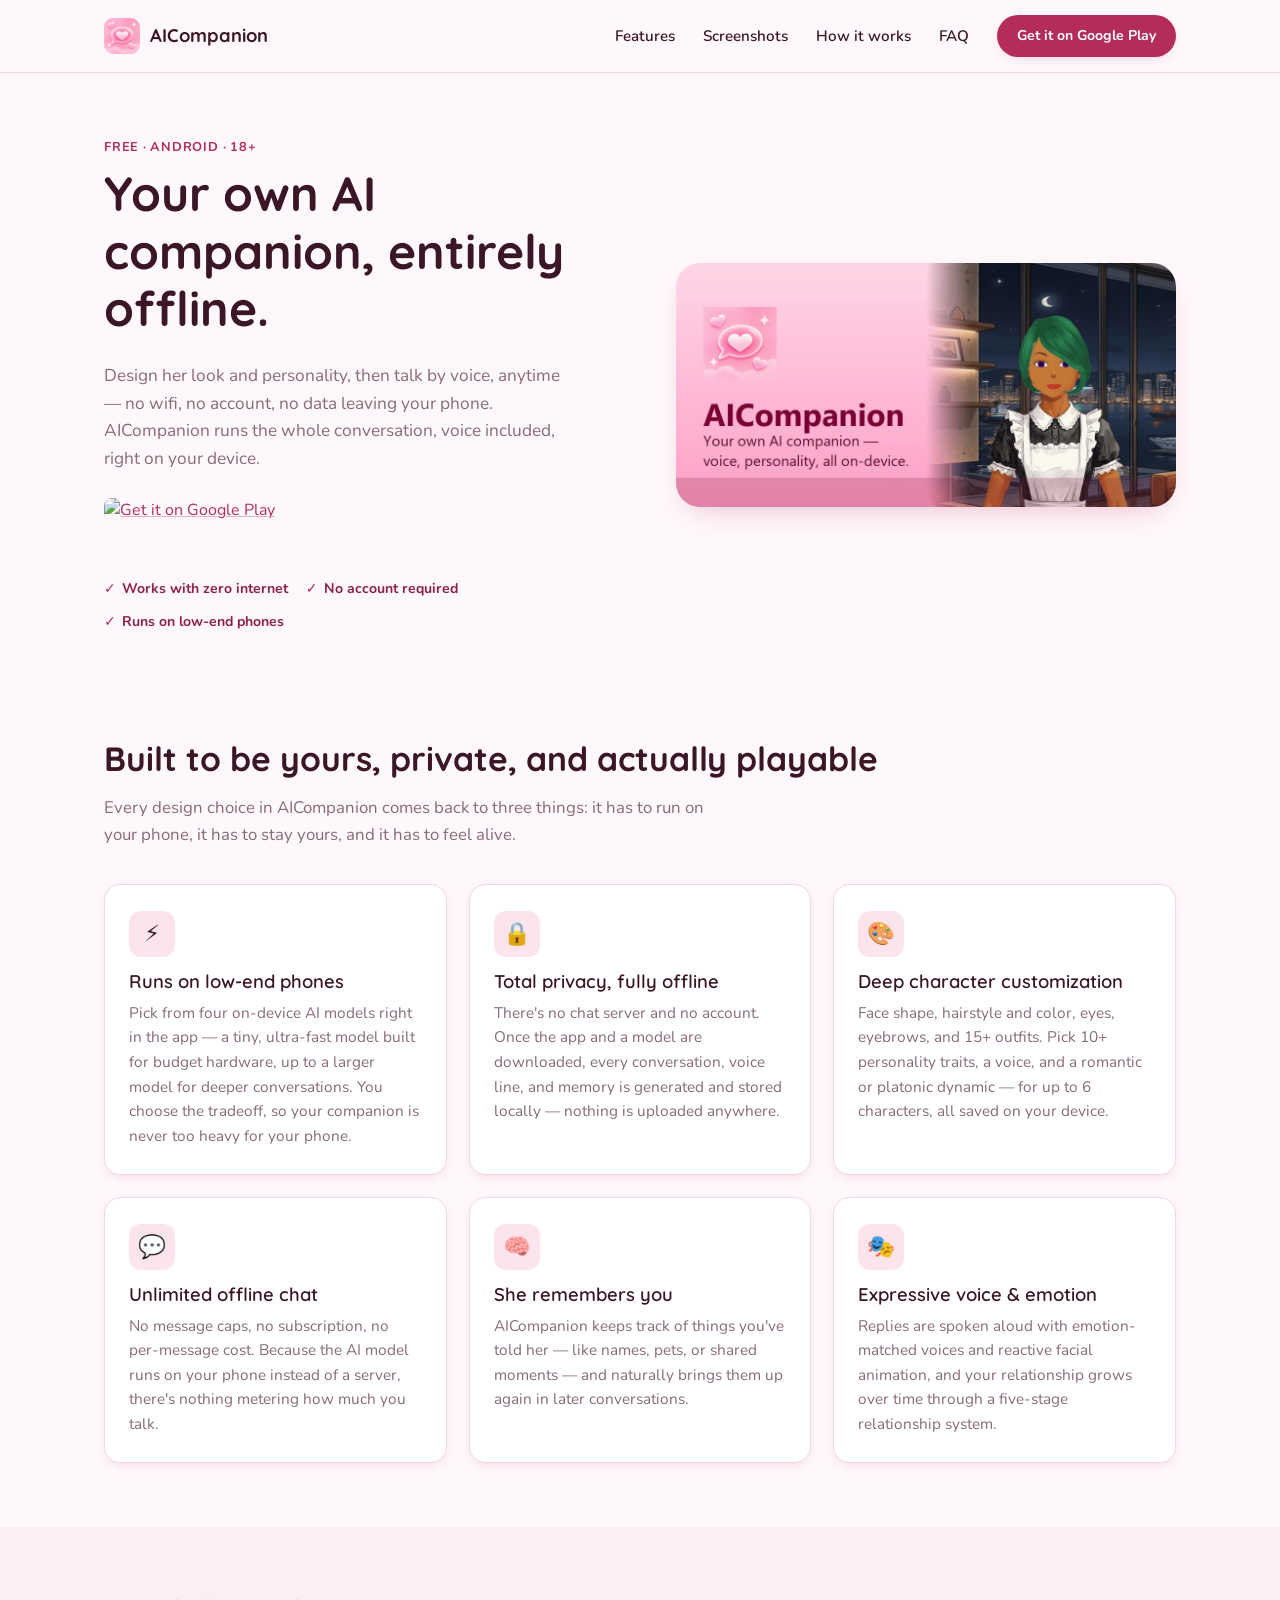
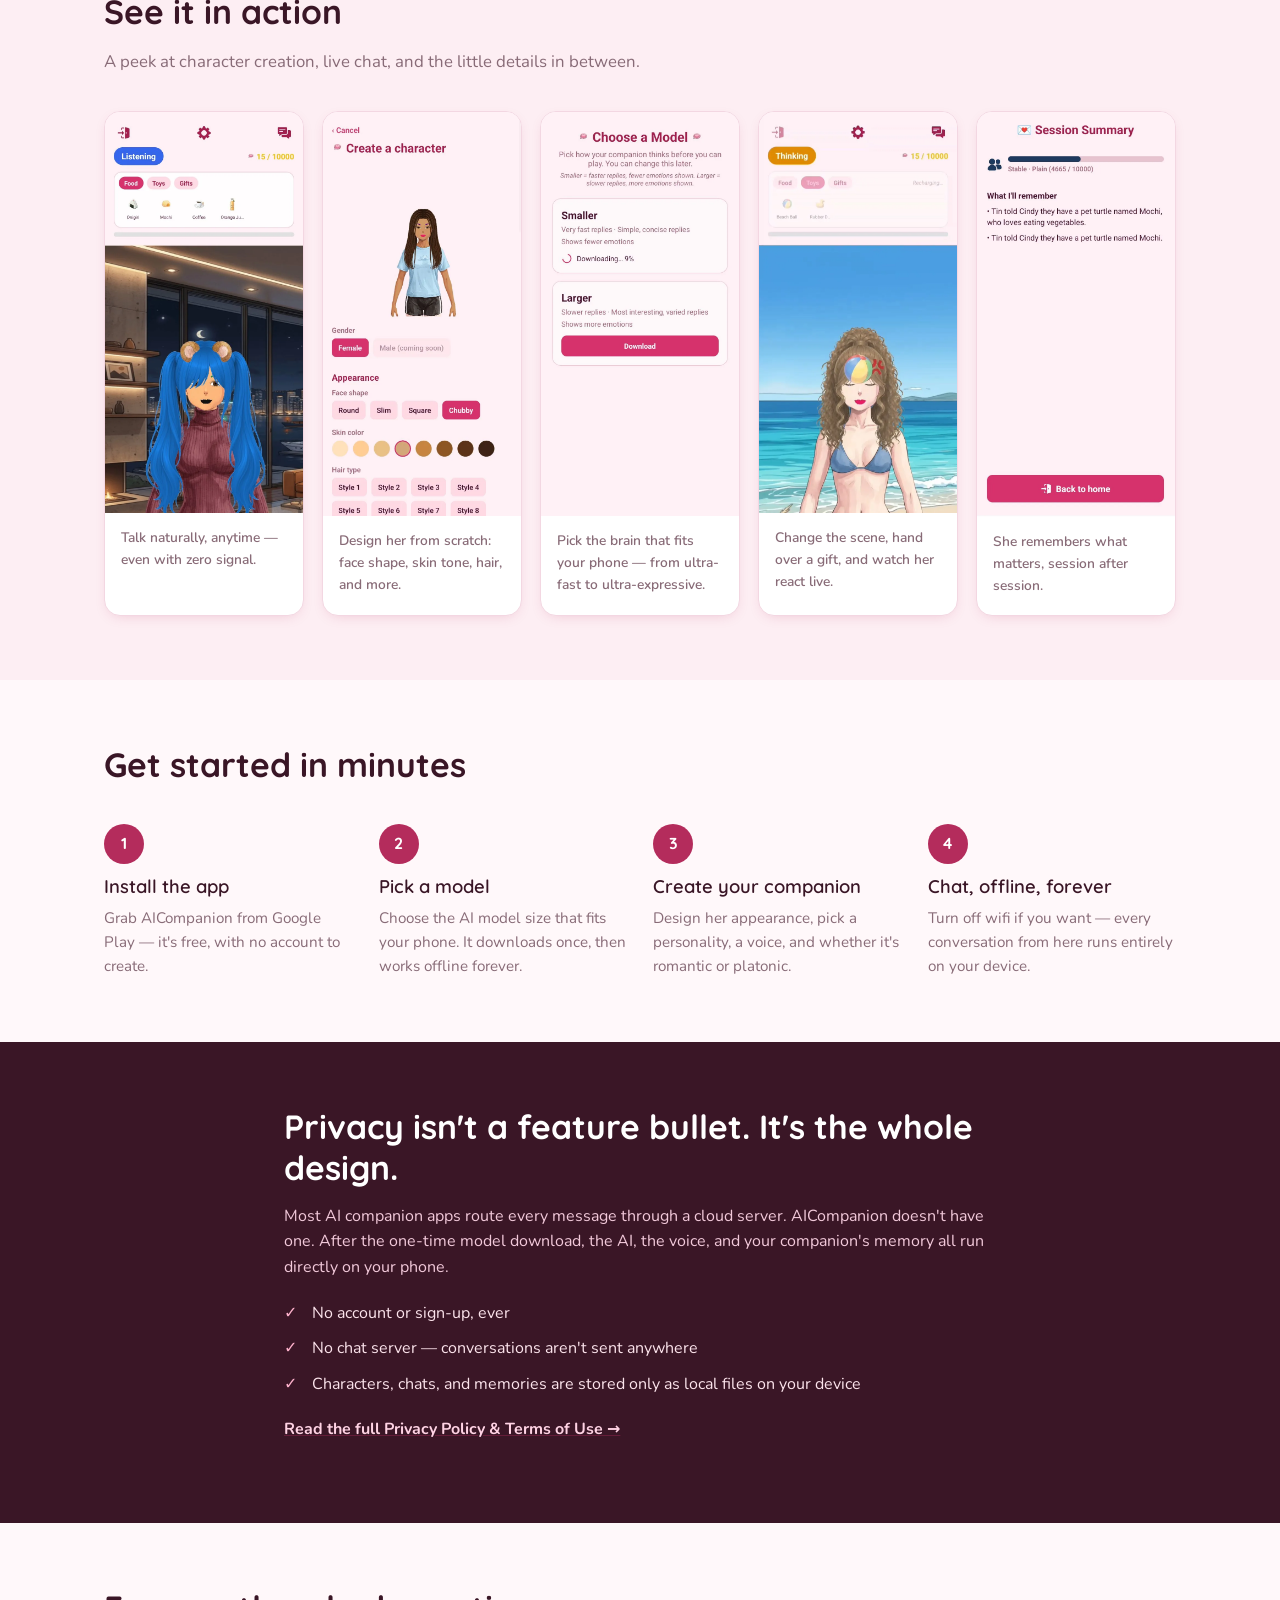
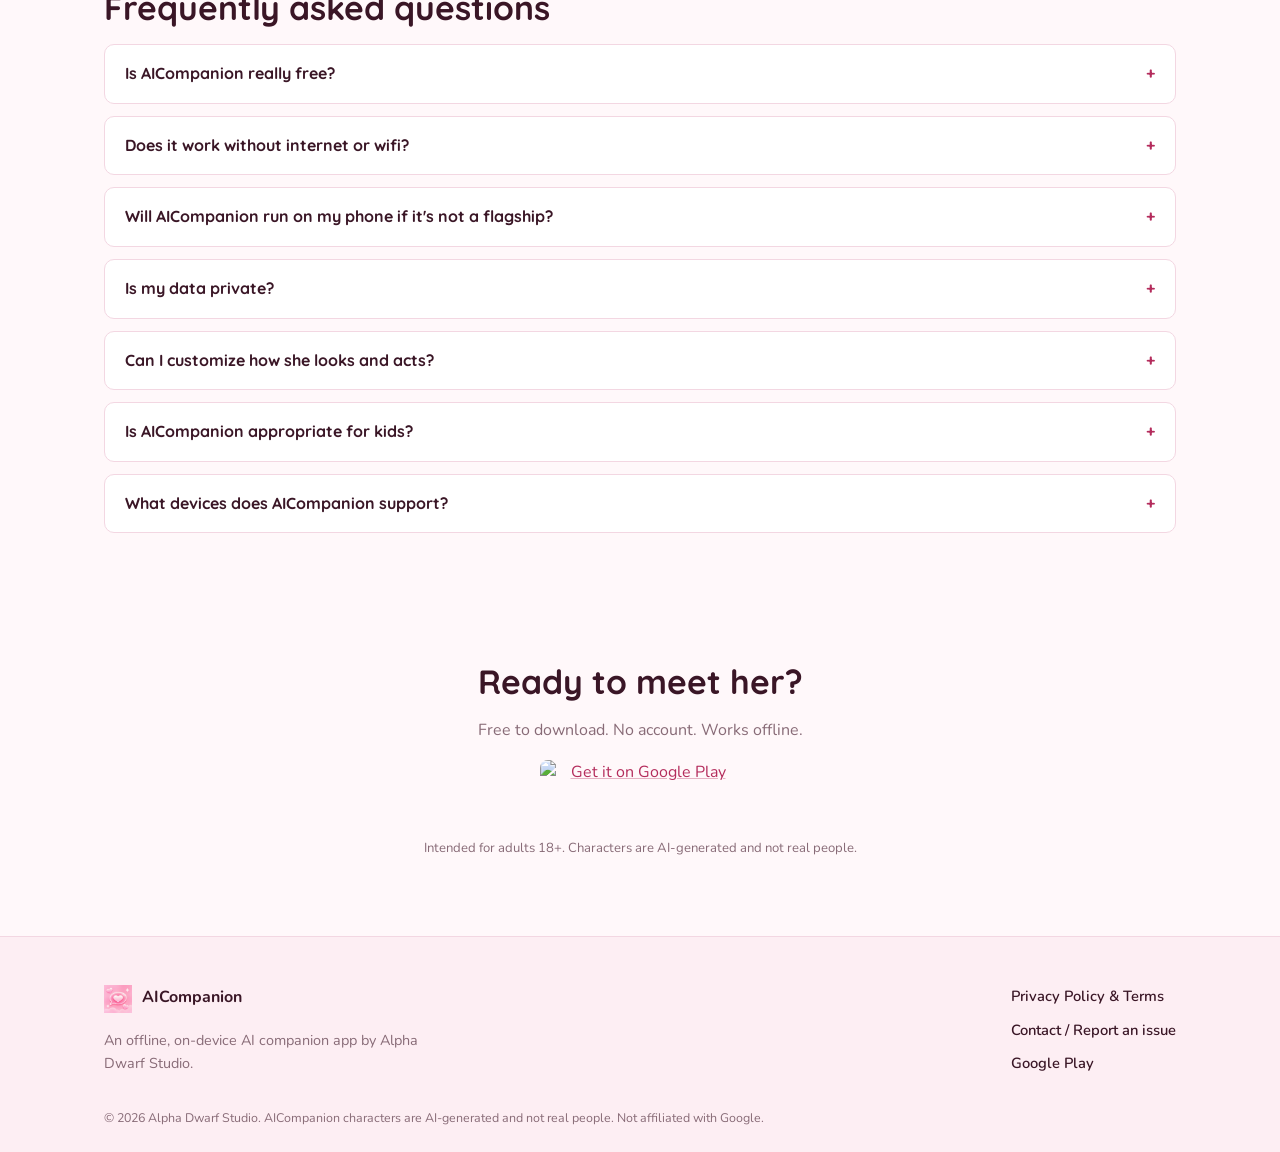
==== index.html @ 5315c64e "Initial commit: AICompanion marketing site Static landing page (no build step) covering the app's ke" ====
<!DOCTYPE html>
<html lang="en">
<head>
<meta charset="UTF-8">
<meta name="viewport" content="width=device-width, initial-scale=1.0">
<title>AICompanion – Offline, Private AI Companion App</title>
<meta name="description" content="AICompanion is a free AI companion app for Android that runs 100% offline. Customize her look and personality, chat without limits, no account needed.">
<link rel="canonical" href="https://cstang1214.github.io/PockRomWeb/">

<!-- Favicons -->
<link rel="icon" type="image/png" sizes="48x48" href="assets/img/favicon-48.png">
<link rel="icon" type="image/png" sizes="32x32" href="assets/img/favicon-32.png">
<link rel="apple-touch-icon" sizes="180x180" href="assets/img/icon-180.png">
<meta name="theme-color" content="#B42C5C">

<!-- Open Graph / social sharing -->
<meta property="og:type" content="website">
<meta property="og:site_name" content="AICompanion">
<meta property="og:title" content="AICompanion – Offline, Private AI Companion App">
<meta property="og:description" content="A free AI companion for Android that runs 100% offline. Customize her look and personality, chat without limits, no account needed.">
<meta property="og:url" content="https://cstang1214.github.io/PockRomWeb/">
<meta property="og:image" content="https://cstang1214.github.io/PockRomWeb/assets/img/og-image.png">
<meta property="og:image:width" content="1200">
<meta property="og:image:height" content="630">
<meta name="twitter:card" content="summary_large_image">
<meta name="twitter:title" content="AICompanion – Offline, Private AI Companion App">
<meta name="twitter:description" content="A free AI companion for Android that runs 100% offline. Customize her look and personality, chat without limits, no account needed.">
<meta name="twitter:image" content="https://cstang1214.github.io/PockRomWeb/assets/img/og-image.png">

<link rel="preconnect" href="https://fonts.googleapis.com">
<link rel="preconnect" href="https://fonts.gstatic.com" crossorigin>
<link href="https://fonts.googleapis.com/css2?family=Quicksand:wght@500;600;700&family=Nunito:wght@400;600;700&display=swap" rel="stylesheet">
<link rel="stylesheet" href="assets/css/style.css">

<script type="application/ld+json">
{
  "@context": "https://schema.org",
  "@type": "MobileApplication",
  "name": "AICompanion",
  "operatingSystem": "ANDROID",
  "applicationCategory": "LifestyleApplication",
  "description": "AICompanion is a free, fully offline AI companion app for Android. Customize her appearance and personality, chat with voice and emotion, and keep every conversation private and on-device.",
  "url": "https://cstang1214.github.io/PockRomWeb/",
  "image": "https://cstang1214.github.io/PockRomWeb/assets/img/og-image.png",
  "author": { "@type": "Organization", "name": "Alpha Dwarf Studio" },
  "offers": { "@type": "Offer", "price": "0", "priceCurrency": "USD" },
  "installUrl": "https://play.google.com/store/apps/details?id=com.poon1214.AICompanion"
}
</script>
<script type="application/ld+json">
{
  "@context": "https://schema.org",
  "@type": "FAQPage",
  "mainEntity": [
    {
      "@type": "Question",
      "name": "Is AICompanion really free?",
      "acceptedAnswer": { "@type": "Answer", "text": "Yes. AICompanion is free to download and use, with no subscription and no account required. Download the app and one AI model (a one-time download), then chat as much as you like." }
    },
    {
      "@type": "Question",
      "name": "Does AICompanion work without internet or wifi?",
      "acceptedAnswer": { "@type": "Answer", "text": "Yes. After the one-time app and model download, chatting, voice, and memory all run entirely on your phone. You can talk to your companion on a plane, underground, or anywhere with zero signal." }
    },
    {
      "@type": "Question",
      "name": "Will AICompanion run on my phone if it's not a flagship?",
      "acceptedAnswer": { "@type": "Answer", "text": "Yes. You can pick from four on-device AI model sizes right in the app, from a tiny model tuned for instant replies on budget phones to a larger model for richer conversation, so you can match performance to your device." }
    },
    {
      "@type": "Question",
      "name": "Is my data private with AICompanion?",
      "acceptedAnswer": { "@type": "Answer", "text": "Yes. Your characters, conversations, and memories are stored only as local files on your own phone. There is no cloud account, no chat server, and your conversations are never uploaded anywhere." }
    },
    {
      "@type": "Question",
      "name": "Can I customize my AI companion's look and personality?",
      "acceptedAnswer": { "@type": "Answer", "text": "Yes. Mix and match face shape, hairstyle and color, eyes and eyebrows, and 15+ outfits, then choose from 10+ personality traits, a voice, and whether the relationship is romantic or platonic, for up to 6 characters at once." }
    },
    {
      "@type": "Question",
      "name": "Is AICompanion appropriate for kids?",
      "acceptedAnswer": { "@type": "Answer", "text": "No. AICompanion is intended for adults 18 and older. Every character is clearly AI-generated, not a real person, and the app includes an age gate and built-in content-safety checks." }
    },
    {
      "@type": "Question",
      "name": "What devices does AICompanion support?",
      "acceptedAnswer": { "@type": "Answer", "text": "AICompanion is currently available for Android, on Google Play." }
    }
  ]
}
</script>
</head>
<body>

<a class="skip-link" href="#main">Skip to content</a>

<header class="site-header">
  <div class="wrap header-inner">
    <a class="brand" href="#top">
      <img src="assets/img/icon-180.png" alt="" width="36" height="36" class="brand-icon">
      <span>AICompanion</span>
    </a>
    <button class="nav-toggle" id="navToggle" aria-expanded="false" aria-controls="siteNav" aria-label="Toggle menu">
      <span></span><span></span><span></span>
    </button>
    <nav class="site-nav" id="siteNav">
      <a href="#features">Features</a>
      <a href="#screenshots">Screenshots</a>
      <a href="#how-it-works">How it works</a>
      <a href="#faq">FAQ</a>
      <a class="btn btn-primary btn-nav" href="https://play.google.com/store/apps/details?id=com.poon1214.AICompanion" rel="noopener">Get it on Google Play</a>
    </nav>
  </div>
</header>

<main id="main">

  <section class="hero" id="top">
    <div class="wrap hero-inner">
      <div class="hero-copy">
        <p class="eyebrow">Free &middot; Android &middot; 18+</p>
        <h1>Your own AI companion, entirely offline.</h1>
        <p class="hero-sub">Design her look and personality, then talk by voice, anytime — no wifi, no account, no data leaving your phone. AICompanion runs the whole conversation, voice included, right on your device.</p>
        <div class="hero-ctas">
          <a class="play-badge" href="https://play.google.com/store/apps/details?id=com.poon1214.AICompanion" rel="noopener" aria-label="Get AICompanion on Google Play">
            <img src="https://play.google.com/intl/en_us/badges/static/images/badges/en_badge_web_generic.png" alt="Get it on Google Play" width="200" height="60" loading="eager">
          </a>
        </div>
        <ul class="trust-row">
          <li>Works with zero internet</li>
          <li>No account required</li>
          <li>Runs on low-end phones</li>
        </ul>
      </div>
      <div class="hero-art">
        <picture>
          <source srcset="assets/img/hero.webp" type="image/webp">
          <img src="assets/img/hero.png" alt="AICompanion app: a customizable AI companion character standing in a night-time apartment, with the tagline 'Your own AI companion — voice, personality, all on-device.'" width="1024" height="500" loading="eager">
        </picture>
      </div>
    </div>
  </section>

  <section class="features" id="features">
    <div class="wrap">
      <h2>Built to be yours, private, and actually playable</h2>
      <p class="section-sub">Every design choice in AICompanion comes back to three things: it has to run on your phone, it has to stay yours, and it has to feel alive.</p>

      <div class="feature-grid">
        <article class="feature-card">
          <span class="feature-icon" aria-hidden="true">⚡</span>
          <h3>Runs on low-end phones</h3>
          <p>Pick from four on-device AI models right in the app — a tiny, ultra-fast model built for budget hardware, up to a larger model for deeper conversations. You choose the tradeoff, so your companion is never too heavy for your phone.</p>
        </article>

        <article class="feature-card">
          <span class="feature-icon" aria-hidden="true">🔒</span>
          <h3>Total privacy, fully offline</h3>
          <p>There's no chat server and no account. Once the app and a model are downloaded, every conversation, voice line, and memory is generated and stored locally — nothing is uploaded anywhere.</p>
        </article>

        <article class="feature-card">
          <span class="feature-icon" aria-hidden="true">🎨</span>
          <h3>Deep character customization</h3>
          <p>Face shape, hairstyle and color, eyes, eyebrows, and 15+ outfits. Pick 10+ personality traits, a voice, and a romantic or platonic dynamic — for up to 6 characters, all saved on your device.</p>
        </article>

        <article class="feature-card">
          <span class="feature-icon" aria-hidden="true">💬</span>
          <h3>Unlimited offline chat</h3>
          <p>No message caps, no subscription, no per-message cost. Because the AI model runs on your phone instead of a server, there's nothing metering how much you talk.</p>
        </article>

        <article class="feature-card">
          <span class="feature-icon" aria-hidden="true">🧠</span>
          <h3>She remembers you</h3>
          <p>AICompanion keeps track of things you've told her — like names, pets, or shared moments — and naturally brings them up again in later conversations.</p>
        </article>

        <article class="feature-card">
          <span class="feature-icon" aria-hidden="true">🎭</span>
          <h3>Expressive voice &amp; emotion</h3>
          <p>Replies are spoken aloud with emotion-matched voices and reactive facial animation, and your relationship grows over time through a five-stage relationship system.</p>
        </article>
      </div>
    </div>
  </section>

  <section class="screenshots" id="screenshots">
    <div class="wrap">
      <h2>See it in action</h2>
      <p class="section-sub">A peek at character creation, live chat, and the little details in between.</p>

      <div class="shot-grid">
        <figure class="shot-card">
          <picture>
            <source srcset="assets/img/screenshots/character-chat.webp" type="image/webp">
            <img src="assets/img/screenshots/character-chat.jpg" alt="Live chat screen in AICompanion, showing an offline conversation with a customized companion character and gift options" loading="lazy" width="720" height="1457">
          </picture>
          <figcaption>Talk naturally, anytime — even with zero signal.</figcaption>
        </figure>

        <figure class="shot-card">
          <picture>
            <source srcset="assets/img/screenshots/character-customization.webp" type="image/webp">
            <img src="assets/img/screenshots/character-customization.jpg" alt="Character creation screen in AICompanion with options for face shape, skin color, and hairstyle" loading="lazy" width="720" height="1469">
          </picture>
          <figcaption>Design her from scratch: face shape, skin tone, hair, and more.</figcaption>
        </figure>

        <figure class="shot-card">
          <picture>
            <source srcset="assets/img/screenshots/model-selection.webp" type="image/webp">
            <img src="assets/img/screenshots/model-selection.jpg" alt="Model selection screen in AICompanion letting the player choose a smaller, faster AI model or a larger, more expressive one" loading="lazy" width="720" height="1468">
          </picture>
          <figcaption>Pick the brain that fits your phone — from ultra-fast to ultra-expressive.</figcaption>
        </figure>

        <figure class="shot-card">
          <picture>
            <source srcset="assets/img/screenshots/gadget-interaction.webp" type="image/webp">
            <img src="assets/img/screenshots/gadget-interaction.jpg" alt="AICompanion character on a beach background, reacting to an interactive toy gadget" loading="lazy" width="720" height="1455">
          </picture>
          <figcaption>Change the scene, hand over a gift, and watch her react live.</figcaption>
        </figure>

        <figure class="shot-card">
          <picture>
            <source srcset="assets/img/screenshots/session-summary.webp" type="image/webp">
            <img src="assets/img/screenshots/session-summary.jpg" alt="Session summary screen in AICompanion showing relationship progress and a fact the companion will remember" loading="lazy" width="716" height="1462">
          </picture>
          <figcaption>She remembers what matters, session after session.</figcaption>
        </figure>
      </div>
    </div>
  </section>

  <section class="how-it-works" id="how-it-works">
    <div class="wrap">
      <h2>Get started in minutes</h2>
      <ol class="steps">
        <li>
          <span class="step-num">1</span>
          <div>
            <h3>Install the app</h3>
            <p>Grab AICompanion from Google Play — it's free, with no account to create.</p>
          </div>
        </li>
        <li>
          <span class="step-num">2</span>
          <div>
            <h3>Pick a model</h3>
            <p>Choose the AI model size that fits your phone. It downloads once, then works offline forever.</p>
          </div>
        </li>
        <li>
          <span class="step-num">3</span>
          <div>
            <h3>Create your companion</h3>
            <p>Design her appearance, pick a personality, a voice, and whether it's romantic or platonic.</p>
          </div>
        </li>
        <li>
          <span class="step-num">4</span>
          <div>
            <h3>Chat, offline, forever</h3>
            <p>Turn off wifi if you want — every conversation from here runs entirely on your device.</p>
          </div>
        </li>
      </ol>
    </div>
  </section>

  <section class="privacy-band" id="privacy">
    <div class="wrap privacy-inner">
      <div>
        <h2>Privacy isn't a feature bullet. It's the whole design.</h2>
        <p>Most AI companion apps route every message through a cloud server. AICompanion doesn't have one. After the one-time model download, the AI, the voice, and your companion's memory all run directly on your phone.</p>
        <ul class="check-list">
          <li>No account or sign-up, ever</li>
          <li>No chat server — conversations aren't sent anywhere</li>
          <li>Characters, chats, and memories are stored only as local files on your device</li>
        </ul>
        <p class="privacy-links">
          <a href="https://poon1214-aicompanion-legal.static.hf.space" rel="noopener">Read the full Privacy Policy &amp; Terms of Use →</a>
        </p>
      </div>
    </div>
  </section>

  <section class="faq" id="faq">
    <div class="wrap">
      <h2>Frequently asked questions</h2>

      <details>
        <summary>Is AICompanion really free?</summary>
        <p>Yes. AICompanion is free to download and use, with no subscription and no account required. Download the app and one AI model (a one-time download), then chat as much as you like.</p>
      </details>

      <details>
        <summary>Does it work without internet or wifi?</summary>
        <p>Yes. After the one-time app and model download, chatting, voice, and memory all run entirely on your phone. Talk to your companion on a plane, underground, or anywhere with zero signal.</p>
      </details>

      <details>
        <summary>Will AICompanion run on my phone if it's not a flagship?</summary>
        <p>Yes. Pick from four on-device AI model sizes right in the app — from a tiny model tuned for instant replies on budget phones, to a larger model for richer conversation — so you can match performance to your device.</p>
      </details>

      <details>
        <summary>Is my data private?</summary>
        <p>Yes. Your characters, conversations, and memories are stored only as local files on your own phone. There's no cloud account and no chat server — your conversations are never uploaded anywhere.</p>
      </details>

      <details>
        <summary>Can I customize how she looks and acts?</summary>
        <p>Yes. Mix and match face shape, hairstyle and color, eyes and eyebrows, and 15+ outfits, then choose from 10+ personality traits, a voice, and whether the relationship is romantic or platonic — for up to 6 characters at once.</p>
      </details>

      <details>
        <summary>Is AICompanion appropriate for kids?</summary>
        <p>No. AICompanion is intended for adults 18 and older. Every character is clearly AI-generated, not a real person, and the app includes an age gate and built-in content-safety checks.</p>
      </details>

      <details>
        <summary>What devices does AICompanion support?</summary>
        <p>AICompanion is currently available for Android, on Google Play.</p>
      </details>
    </div>
  </section>

  <section class="final-cta">
    <div class="wrap final-cta-inner">
      <h2>Ready to meet her?</h2>
      <p>Free to download. No account. Works offline.</p>
      <a class="play-badge" href="https://play.google.com/store/apps/details?id=com.poon1214.AICompanion" rel="noopener" aria-label="Get AICompanion on Google Play">
        <img src="https://play.google.com/intl/en_us/badges/static/images/badges/en_badge_web_generic.png" alt="Get it on Google Play" width="200" height="60" loading="lazy">
      </a>
      <p class="age-note">Intended for adults 18+. Characters are AI-generated and not real people.</p>
    </div>
  </section>

</main>

<footer class="site-footer">
  <div class="wrap footer-inner">
    <div class="footer-brand">
      <img src="assets/img/icon-180.png" alt="" width="28" height="28">
      <span>AICompanion</span>
      <p>An offline, on-device AI companion app by Alpha Dwarf Studio.</p>
    </div>
    <nav class="footer-links" aria-label="Footer">
      <a href="https://poon1214-aicompanion-legal.static.hf.space" rel="noopener">Privacy Policy &amp; Terms</a>
      <a href="mailto:alphadwarfstudio@gmail.com">Contact / Report an issue</a>
      <a href="https://play.google.com/store/apps/details?id=com.poon1214.AICompanion" rel="noopener">Google Play</a>
    </nav>
  </div>
  <p class="footer-fine">&copy; <span id="year"></span> Alpha Dwarf Studio. AICompanion characters are AI-generated and not real people. Not affiliated with Google.</p>
</footer>

<script src="assets/js/main.js"></script>
</body>
</html>
---- assets/css/style.css ----
/* AICompanion marketing site — single light theme, matches the in-app palette */

:root {
  --bg: #fff8fa;
  --surface: #ffffff;
  --surface-alt: #fdeef3;
  --rose-100: #fce4ec;
  --rose-500: #c2185b;
  --rose-600: #b42c5c;
  --rose-700: #8f2148;
  --maroon-900: #3a1626;
  --ink: #3a2530;
  --muted: #886b77;
  --blue-accent: #4362bc;
  --border: #f3d7e2;
  --radius-lg: 24px;
  --radius-md: 16px;
  --radius-sm: 10px;
  --shadow-md: 0 12px 30px -14px rgba(180, 44, 92, 0.35);
  --shadow-sm: 0 4px 14px -6px rgba(180, 44, 92, 0.25);
  --max-width: 1120px;
  color-scheme: light;
}

* { box-sizing: border-box; }

html { scroll-behavior: smooth; }

body {
  margin: 0;
  background: var(--bg);
  color: var(--ink);
  font-family: "Nunito", system-ui, -apple-system, "Segoe UI", sans-serif;
  line-height: 1.6;
  -webkit-font-smoothing: antialiased;
}

h1, h2, h3 {
  font-family: "Quicksand", "Nunito", system-ui, sans-serif;
  color: var(--maroon-900);
  line-height: 1.2;
  margin: 0 0 0.5em;
}

h1 { font-size: clamp(2rem, 4.2vw, 3rem); font-weight: 700; }
h2 { font-size: clamp(1.5rem, 3vw, 2.1rem); font-weight: 700; }
h3 { font-size: 1.15rem; font-weight: 600; margin-bottom: 0.4em; }

p { margin: 0 0 1em; }

a { color: var(--rose-600); text-decoration-color: rgba(180, 44, 92, 0.35); }
a:hover { color: var(--rose-700); }

img { display: block; max-width: 100%; height: auto; }

.wrap {
  max-width: var(--max-width);
  margin: 0 auto;
  padding: 0 24px;
}

.skip-link {
  position: absolute;
  left: -999px;
  top: auto;
  background: var(--rose-600);
  color: #fff;
  padding: 10px 16px;
  border-radius: 0 0 8px 0;
  z-index: 100;
}
.skip-link:focus { left: 0; top: 0; }

/* Buttons */
.btn {
  display: inline-flex;
  align-items: center;
  gap: 8px;
  padding: 12px 22px;
  border-radius: 999px;
  font-weight: 700;
  text-decoration: none;
  font-size: 0.95rem;
  transition: transform 0.15s ease, box-shadow 0.15s ease;
}
.btn-primary {
  background: var(--rose-600);
  color: #fff;
  box-shadow: var(--shadow-sm);
}
.btn-primary:hover { background: var(--rose-700); color: #fff; transform: translateY(-1px); }

.play-badge img { border-radius: 8px; }
.play-badge { display: inline-block; }

/* Header */
.site-header {
  position: sticky;
  top: 0;
  z-index: 50;
  background: rgba(255, 248, 250, 0.92);
  backdrop-filter: saturate(160%) blur(10px);
  border-bottom: 1px solid var(--border);
}
.header-inner {
  display: flex;
  align-items: center;
  justify-content: space-between;
  height: 72px;
}
.brand {
  display: flex;
  align-items: center;
  gap: 10px;
  font-family: "Quicksand", sans-serif;
  font-weight: 700;
  font-size: 1.15rem;
  color: var(--maroon-900);
  text-decoration: none;
}
.brand-icon { border-radius: 9px; }

.site-nav {
  display: flex;
  align-items: center;
  gap: 28px;
}
.site-nav a:not(.btn) {
  color: var(--maroon-900);
  text-decoration: none;
  font-weight: 600;
  font-size: 0.95rem;
}
.site-nav a:not(.btn):hover { color: var(--rose-600); }
.btn-nav { padding: 10px 20px; font-size: 0.88rem; }

.nav-toggle {
  display: none;
  flex-direction: column;
  gap: 5px;
  background: none;
  border: none;
  padding: 8px;
  cursor: pointer;
}
.nav-toggle span {
  width: 24px;
  height: 2.5px;
  background: var(--maroon-900);
  border-radius: 2px;
}

/* Hero */
.hero { padding: 64px 0 40px; }
.hero-inner {
  display: grid;
  grid-template-columns: 1.05fr 1fr;
  gap: 48px;
  align-items: center;
}
.eyebrow {
  color: var(--rose-600);
  font-weight: 700;
  letter-spacing: 0.06em;
  text-transform: uppercase;
  font-size: 0.8rem;
  margin-bottom: 0.6em;
}
.hero-sub { color: var(--muted); font-size: 1.08rem; max-width: 46ch; }
.hero-ctas { margin: 26px 0 20px; }
.trust-row {
  list-style: none;
  padding: 0;
  margin: 0;
  display: flex;
  flex-wrap: wrap;
  gap: 10px 18px;
  font-size: 0.88rem;
  color: var(--rose-700);
  font-weight: 700;
}
.trust-row li { display: flex; align-items: center; gap: 6px; }
.trust-row li::before { content: "✓"; color: var(--rose-600); }

.hero-art img {
  border-radius: var(--radius-lg);
  box-shadow: var(--shadow-md);
  width: 100%;
}

/* Section rhythm */
main section { padding: 64px 0; }
.section-sub { color: var(--muted); max-width: 62ch; font-size: 1.05rem; }

/* Features */
.feature-grid {
  margin-top: 36px;
  display: grid;
  grid-template-columns: repeat(3, 1fr);
  gap: 22px;
}
.feature-card {
  background: var(--surface);
  border: 1px solid var(--border);
  border-radius: var(--radius-md);
  padding: 26px 24px;
  box-shadow: var(--shadow-sm);
}
.feature-icon {
  display: inline-flex;
  align-items: center;
  justify-content: center;
  width: 46px;
  height: 46px;
  border-radius: 12px;
  background: var(--rose-100);
  font-size: 1.4rem;
  margin-bottom: 14px;
}
.feature-card p { color: var(--muted); margin-bottom: 0; font-size: 0.96rem; }

/* Screenshots */
.screenshots { background: var(--surface-alt); }
.shot-grid {
  margin-top: 36px;
  display: grid;
  grid-template-columns: repeat(5, 1fr);
  gap: 18px;
}
.shot-card {
  margin: 0;
  background: var(--surface);
  border-radius: var(--radius-md);
  overflow: hidden;
  box-shadow: var(--shadow-sm);
  border: 1px solid var(--border);
}
.shot-card img { width: 100%; display: block; }
.shot-card figcaption {
  padding: 14px 16px 18px;
  font-size: 0.86rem;
  color: var(--muted);
  font-weight: 600;
}

/* How it works */
.steps {
  list-style: none;
  margin: 40px 0 0;
  padding: 0;
  display: grid;
  grid-template-columns: repeat(4, 1fr);
  gap: 26px;
}
.steps li { display: flex; flex-direction: column; gap: 12px; }
.step-num {
  width: 40px;
  height: 40px;
  border-radius: 50%;
  background: var(--rose-600);
  color: #fff;
  font-family: "Quicksand", sans-serif;
  font-weight: 700;
  display: flex;
  align-items: center;
  justify-content: center;
  flex-shrink: 0;
}
.steps p { color: var(--muted); font-size: 0.95rem; margin-bottom: 0; }

/* Privacy band */
.privacy-band {
  background: var(--maroon-900);
  color: #fce4ec;
}
.privacy-band h2 { color: #fff; }
.privacy-band p { color: #f2c9da; }
.privacy-inner { max-width: 760px; }
.check-list { list-style: none; padding: 0; margin: 20px 0; display: grid; gap: 10px; }
.check-list li { padding-left: 28px; position: relative; }
.check-list li::before {
  content: "✓";
  position: absolute;
  left: 0;
  color: #ffb3cd;
  font-weight: 700;
}
.privacy-links a { color: #ffd3e4; font-weight: 700; }

/* FAQ */
.faq details {
  background: var(--surface);
  border: 1px solid var(--border);
  border-radius: var(--radius-sm);
  padding: 16px 20px;
  margin-top: 12px;
}
.faq summary {
  cursor: pointer;
  font-weight: 700;
  color: var(--maroon-900);
  font-family: "Quicksand", sans-serif;
  list-style: none;
}
.faq summary::-webkit-details-marker { display: none; }
.faq summary::after {
  content: "+";
  float: right;
  color: var(--rose-600);
  font-weight: 700;
}
.faq details[open] summary::after { content: "–"; }
.faq details p { margin: 12px 0 0; color: var(--muted); }

/* Final CTA */
.final-cta { text-align: center; }
.final-cta-inner { max-width: 560px; }
.final-cta p { color: var(--muted); }
.age-note { margin-top: 18px; font-size: 0.82rem; color: var(--muted); }

/* Footer */
.site-footer {
  border-top: 1px solid var(--border);
  padding: 48px 0 24px;
  background: var(--surface-alt);
}
.footer-inner {
  display: flex;
  flex-wrap: wrap;
  justify-content: space-between;
  gap: 24px;
}
.footer-brand {
  display: flex;
  align-items: flex-start;
  gap: 10px;
  max-width: 320px;
  font-weight: 700;
  color: var(--maroon-900);
  flex-wrap: wrap;
}
.footer-brand p {
  flex-basis: 100%;
  font-weight: 400;
  color: var(--muted);
  font-size: 0.9rem;
  margin: 6px 0 0;
}
.footer-links {
  display: flex;
  flex-direction: column;
  gap: 10px;
}
.footer-links a { color: var(--maroon-900); text-decoration: none; font-weight: 600; font-size: 0.92rem; }
.footer-links a:hover { color: var(--rose-600); }
.footer-fine {
  max-width: var(--max-width);
  margin: 32px auto 0;
  padding: 0 24px;
  font-size: 0.78rem;
  color: var(--muted);
}

/* Responsive */
@media (max-width: 900px) {
  .hero-inner { grid-template-columns: 1fr; }
  .hero-art { order: -1; }
  .feature-grid { grid-template-columns: repeat(2, 1fr); }
  .shot-grid { grid-template-columns: repeat(3, 1fr); }
  .steps { grid-template-columns: repeat(2, 1fr); }
}

@media (max-width: 680px) {
  .nav-toggle { display: flex; }
  .site-nav {
    position: absolute;
    top: 72px;
    left: 0;
    right: 0;
    background: var(--surface);
    border-bottom: 1px solid var(--border);
    flex-direction: column;
    align-items: flex-start;
    padding: 16px 24px 24px;
    gap: 16px;
    display: none;
  }
  .site-nav.open { display: flex; }
  .btn-nav { align-self: flex-start; }
  .feature-grid { grid-template-columns: 1fr; }
  .shot-grid {
    grid-template-columns: none;
    grid-auto-flow: column;
    grid-auto-columns: 68%;
    overflow-x: auto;
    scroll-snap-type: x mandatory;
    padding-bottom: 8px;
    margin: 36px -24px 0;
    padding-left: 24px;
    padding-right: 24px;
  }
  .shot-card { scroll-snap-align: start; }
  .steps { grid-template-columns: 1fr; }
  main section { padding: 44px 0; }
}
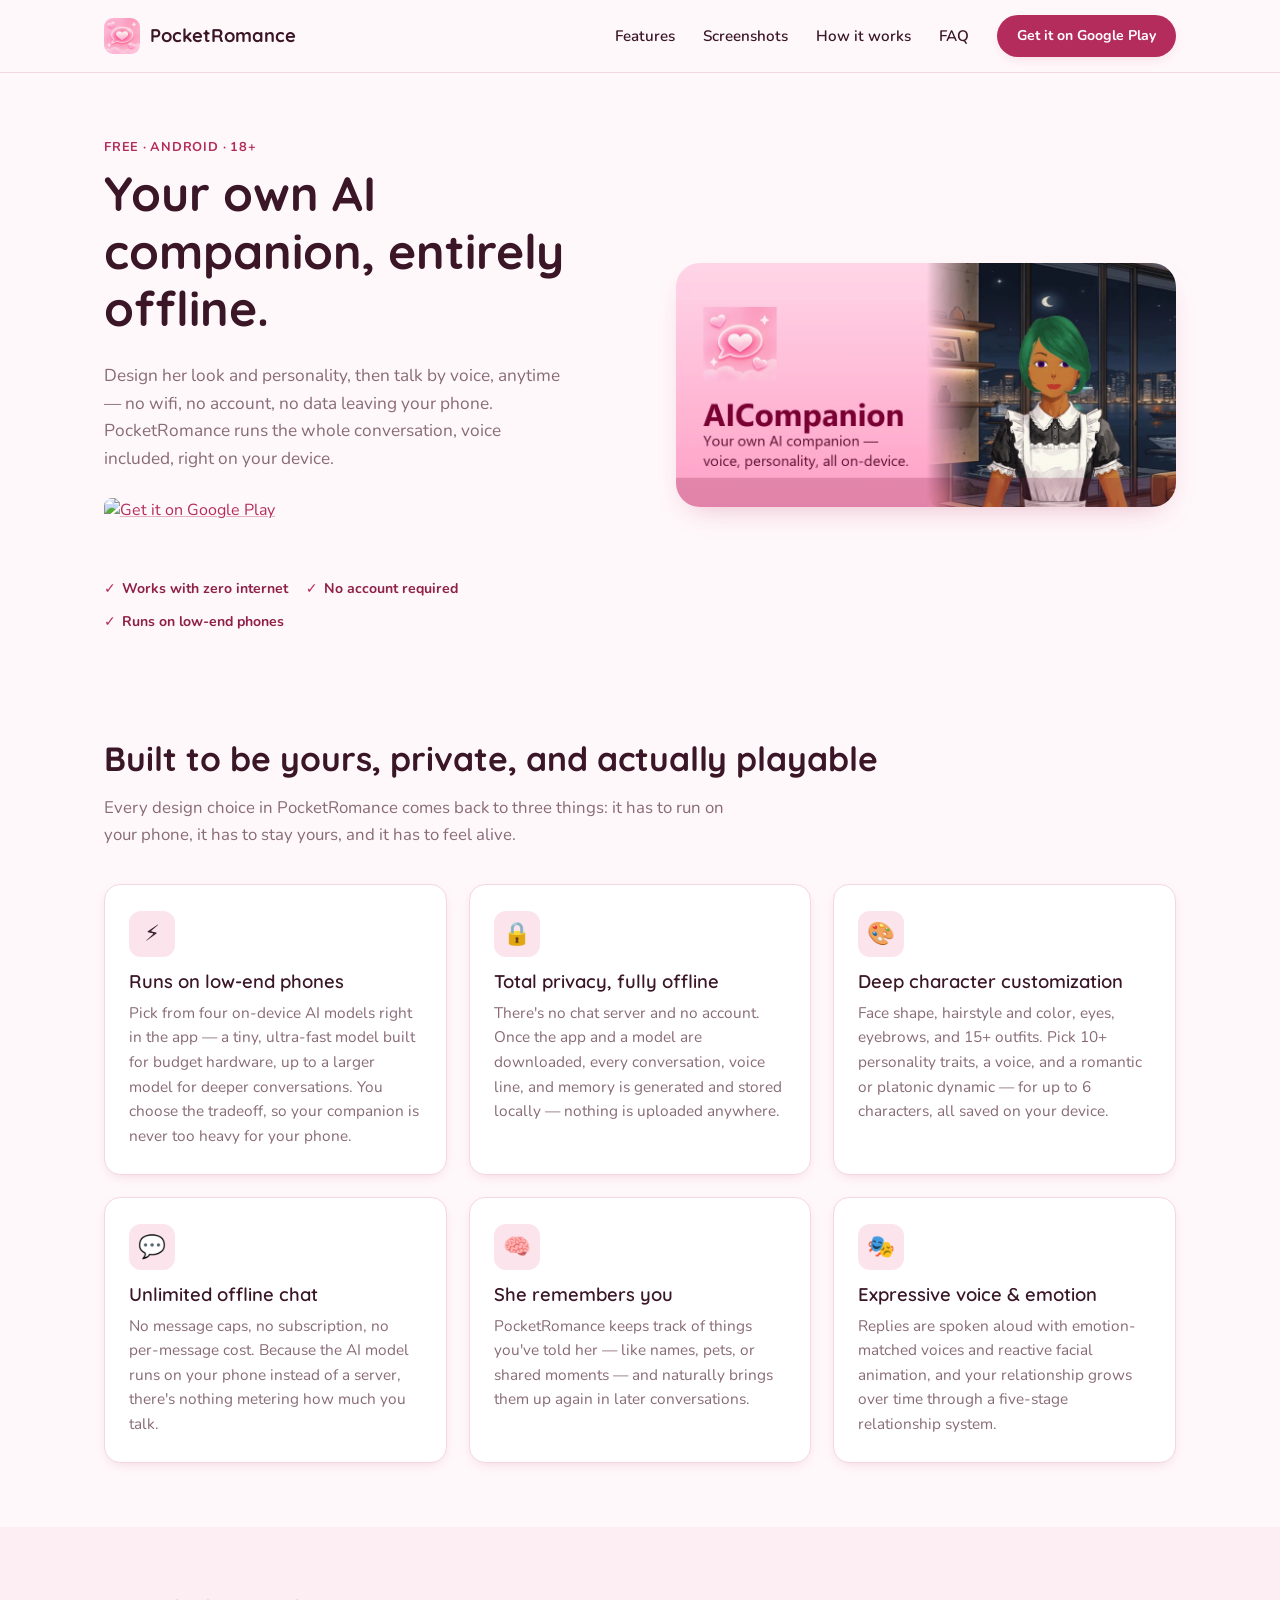
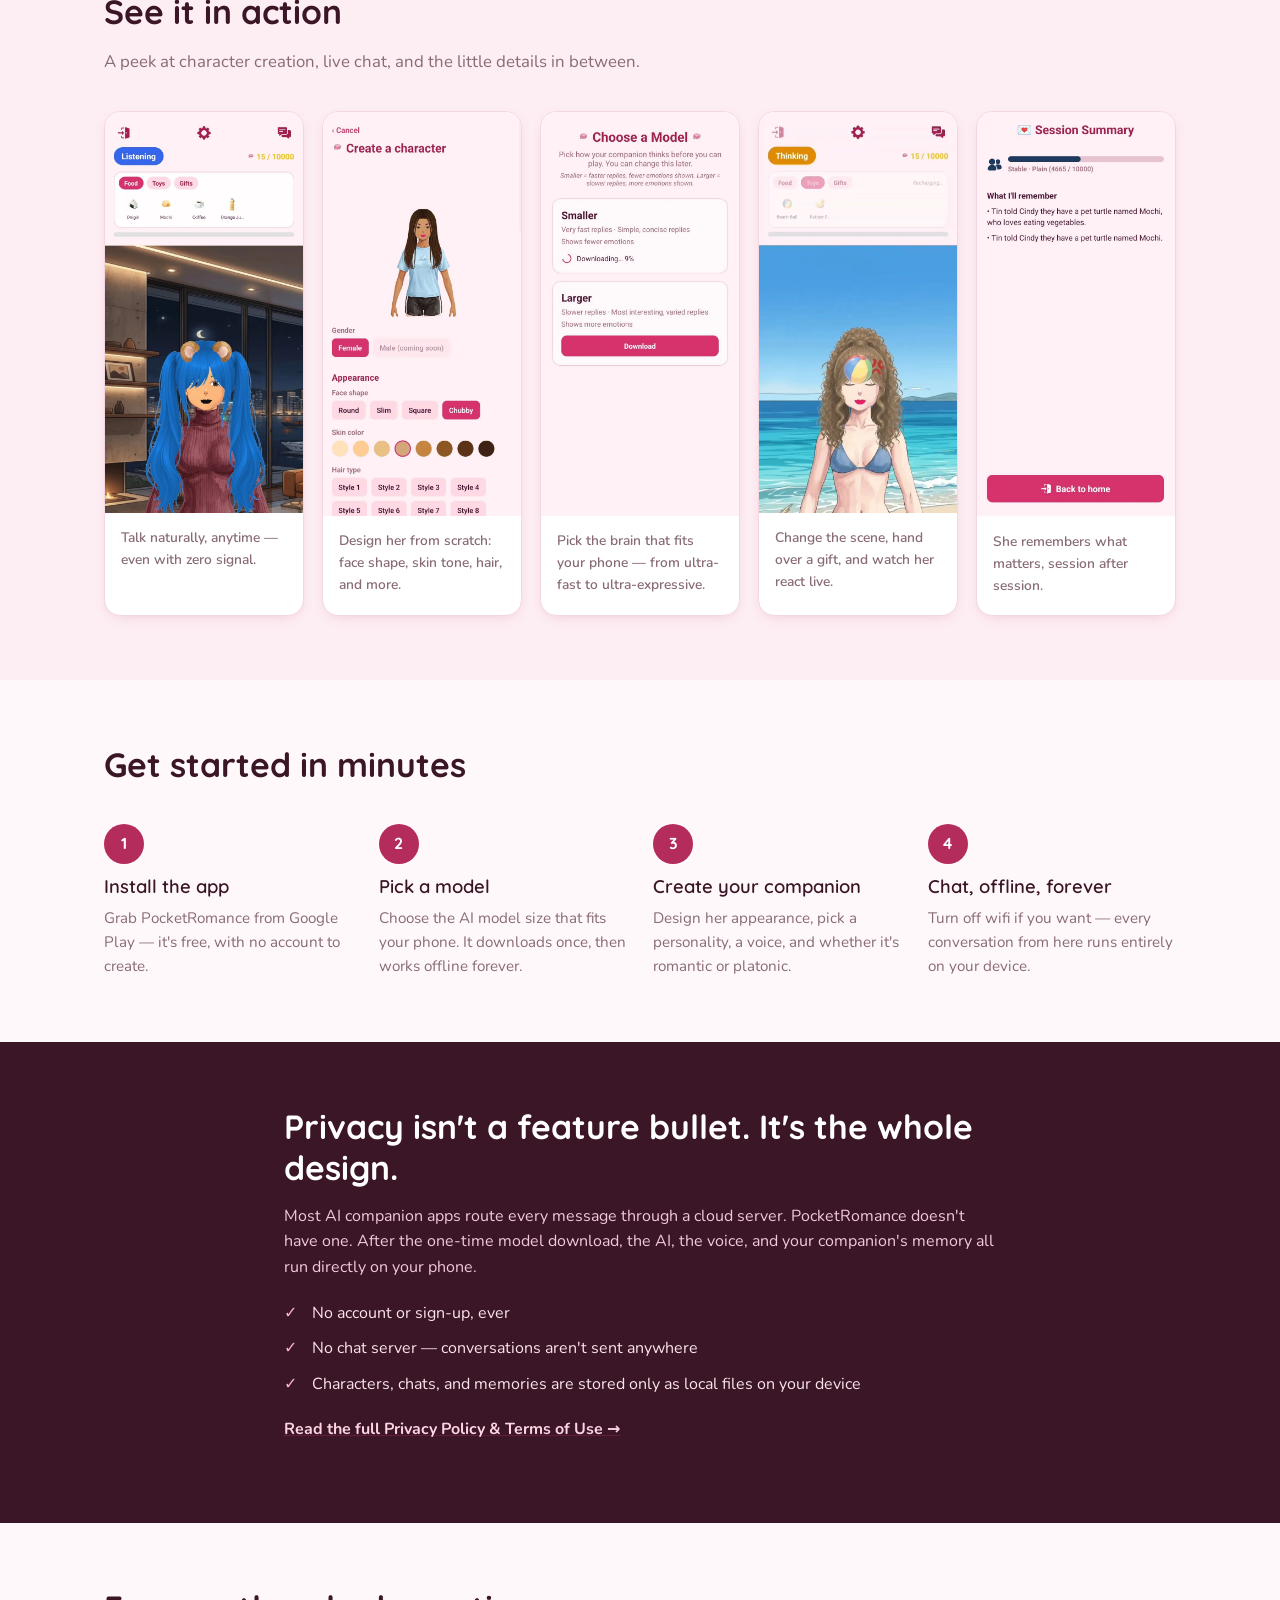
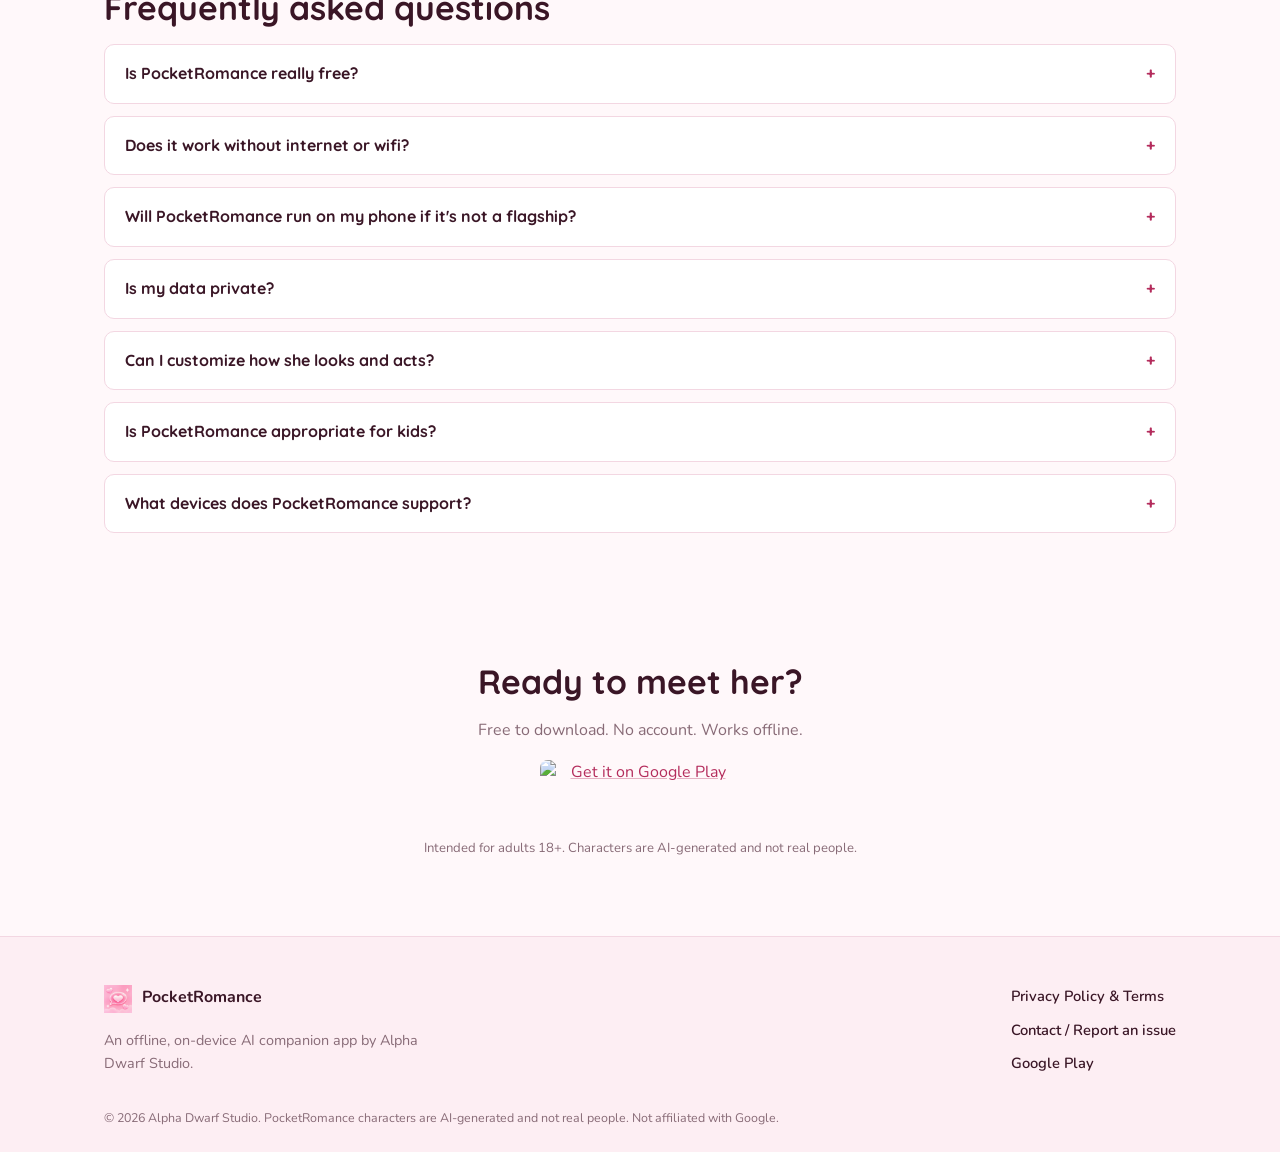
==== commit c05ad8c2: "Rename app to PocketRomance to match Play Store listing Co-Authored-By: Claude Sonnet 5 <noreply@ant" ====
--- a/index.html
+++ b/index.html
@@ -3,8 +3,8 @@
 <head>
 <meta charset="UTF-8">
 <meta name="viewport" content="width=device-width, initial-scale=1.0">
-<title>AICompanion – Offline, Private AI Companion App</title>
-<meta name="description" content="AICompanion is a free AI companion app for Android that runs 100% offline. Customize her look and personality, chat without limits, no account needed.">
+<title>PocketRomance – Offline, Private AI Companion App</title>
+<meta name="description" content="PocketRomance is a free AI companion app for Android that runs 100% offline. Customize her look and personality, chat without limits, no account needed.">
 <link rel="canonical" href="https://cstang1214.github.io/PockRomWeb/">
 
 <!-- Favicons -->
@@ -15,15 +15,15 @@
 
 <!-- Open Graph / social sharing -->
 <meta property="og:type" content="website">
-<meta property="og:site_name" content="AICompanion">
-<meta property="og:title" content="AICompanion – Offline, Private AI Companion App">
+<meta property="og:site_name" content="PocketRomance">
+<meta property="og:title" content="PocketRomance – Offline, Private AI Companion App">
 <meta property="og:description" content="A free AI companion for Android that runs 100% offline. Customize her look and personality, chat without limits, no account needed.">
 <meta property="og:url" content="https://cstang1214.github.io/PockRomWeb/">
 <meta property="og:image" content="https://cstang1214.github.io/PockRomWeb/assets/img/og-image.png">
 <meta property="og:image:width" content="1200">
 <meta property="og:image:height" content="630">
 <meta name="twitter:card" content="summary_large_image">
-<meta name="twitter:title" content="AICompanion – Offline, Private AI Companion App">
+<meta name="twitter:title" content="PocketRomance – Offline, Private AI Companion App">
 <meta name="twitter:description" content="A free AI companion for Android that runs 100% offline. Customize her look and personality, chat without limits, no account needed.">
 <meta name="twitter:image" content="https://cstang1214.github.io/PockRomWeb/assets/img/og-image.png">
 
@@ -36,10 +36,10 @@
 {
   "@context": "https://schema.org",
   "@type": "MobileApplication",
-  "name": "AICompanion",
+  "name": "PocketRomance",
   "operatingSystem": "ANDROID",
   "applicationCategory": "LifestyleApplication",
-  "description": "AICompanion is a free, fully offline AI companion app for Android. Customize her appearance and personality, chat with voice and emotion, and keep every conversation private and on-device.",
+  "description": "PocketRomance is a free, fully offline AI companion app for Android. Customize her appearance and personality, chat with voice and emotion, and keep every conversation private and on-device.",
   "url": "https://cstang1214.github.io/PockRomWeb/",
   "image": "https://cstang1214.github.io/PockRomWeb/assets/img/og-image.png",
   "author": { "@type": "Organization", "name": "Alpha Dwarf Studio" },
@@ -54,22 +54,22 @@
   "mainEntity": [
     {
       "@type": "Question",
-      "name": "Is AICompanion really free?",
-      "acceptedAnswer": { "@type": "Answer", "text": "Yes. AICompanion is free to download and use, with no subscription and no account required. Download the app and one AI model (a one-time download), then chat as much as you like." }
-    },
-    {
-      "@type": "Question",
-      "name": "Does AICompanion work without internet or wifi?",
+      "name": "Is PocketRomance really free?",
+      "acceptedAnswer": { "@type": "Answer", "text": "Yes. PocketRomance is free to download and use, with no subscription and no account required. Download the app and one AI model (a one-time download), then chat as much as you like." }
+    },
+    {
+      "@type": "Question",
+      "name": "Does PocketRomance work without internet or wifi?",
       "acceptedAnswer": { "@type": "Answer", "text": "Yes. After the one-time app and model download, chatting, voice, and memory all run entirely on your phone. You can talk to your companion on a plane, underground, or anywhere with zero signal." }
     },
     {
       "@type": "Question",
-      "name": "Will AICompanion run on my phone if it's not a flagship?",
+      "name": "Will PocketRomance run on my phone if it's not a flagship?",
       "acceptedAnswer": { "@type": "Answer", "text": "Yes. You can pick from four on-device AI model sizes right in the app, from a tiny model tuned for instant replies on budget phones to a larger model for richer conversation, so you can match performance to your device." }
     },
     {
       "@type": "Question",
-      "name": "Is my data private with AICompanion?",
+      "name": "Is my data private with PocketRomance?",
       "acceptedAnswer": { "@type": "Answer", "text": "Yes. Your characters, conversations, and memories are stored only as local files on your own phone. There is no cloud account, no chat server, and your conversations are never uploaded anywhere." }
     },
     {
@@ -79,13 +79,13 @@
     },
     {
       "@type": "Question",
-      "name": "Is AICompanion appropriate for kids?",
-      "acceptedAnswer": { "@type": "Answer", "text": "No. AICompanion is intended for adults 18 and older. Every character is clearly AI-generated, not a real person, and the app includes an age gate and built-in content-safety checks." }
-    },
-    {
-      "@type": "Question",
-      "name": "What devices does AICompanion support?",
-      "acceptedAnswer": { "@type": "Answer", "text": "AICompanion is currently available for Android, on Google Play." }
+      "name": "Is PocketRomance appropriate for kids?",
+      "acceptedAnswer": { "@type": "Answer", "text": "No. PocketRomance is intended for adults 18 and older. Every character is clearly AI-generated, not a real person, and the app includes an age gate and built-in content-safety checks." }
+    },
+    {
+      "@type": "Question",
+      "name": "What devices does PocketRomance support?",
+      "acceptedAnswer": { "@type": "Answer", "text": "PocketRomance is currently available for Android, on Google Play." }
     }
   ]
 }
@@ -99,7 +99,7 @@
   <div class="wrap header-inner">
     <a class="brand" href="#top">
       <img src="assets/img/icon-180.png" alt="" width="36" height="36" class="brand-icon">
-      <span>AICompanion</span>
+      <span>PocketRomance</span>
     </a>
     <button class="nav-toggle" id="navToggle" aria-expanded="false" aria-controls="siteNav" aria-label="Toggle menu">
       <span></span><span></span><span></span>
@@ -121,9 +121,9 @@
       <div class="hero-copy">
         <p class="eyebrow">Free &middot; Android &middot; 18+</p>
         <h1>Your own AI companion, entirely offline.</h1>
-        <p class="hero-sub">Design her look and personality, then talk by voice, anytime — no wifi, no account, no data leaving your phone. AICompanion runs the whole conversation, voice included, right on your device.</p>
+        <p class="hero-sub">Design her look and personality, then talk by voice, anytime — no wifi, no account, no data leaving your phone. PocketRomance runs the whole conversation, voice included, right on your device.</p>
         <div class="hero-ctas">
-          <a class="play-badge" href="https://play.google.com/store/apps/details?id=com.poon1214.AICompanion" rel="noopener" aria-label="Get AICompanion on Google Play">
+          <a class="play-badge" href="https://play.google.com/store/apps/details?id=com.poon1214.AICompanion" rel="noopener" aria-label="Get PocketRomance on Google Play">
             <img src="https://play.google.com/intl/en_us/badges/static/images/badges/en_badge_web_generic.png" alt="Get it on Google Play" width="200" height="60" loading="eager">
           </a>
         </div>
@@ -136,7 +136,7 @@
       <div class="hero-art">
         <picture>
           <source srcset="assets/img/hero.webp" type="image/webp">
-          <img src="assets/img/hero.png" alt="AICompanion app: a customizable AI companion character standing in a night-time apartment, with the tagline 'Your own AI companion — voice, personality, all on-device.'" width="1024" height="500" loading="eager">
+          <img src="assets/img/hero.png" alt="PocketRomance app: a customizable AI companion character standing in a night-time apartment, with the tagline 'Your own AI companion — voice, personality, all on-device.'" width="1024" height="500" loading="eager">
         </picture>
       </div>
     </div>
@@ -145,7 +145,7 @@
   <section class="features" id="features">
     <div class="wrap">
       <h2>Built to be yours, private, and actually playable</h2>
-      <p class="section-sub">Every design choice in AICompanion comes back to three things: it has to run on your phone, it has to stay yours, and it has to feel alive.</p>
+      <p class="section-sub">Every design choice in PocketRomance comes back to three things: it has to run on your phone, it has to stay yours, and it has to feel alive.</p>
 
       <div class="feature-grid">
         <article class="feature-card">
@@ -175,7 +175,7 @@
         <article class="feature-card">
           <span class="feature-icon" aria-hidden="true">🧠</span>
           <h3>She remembers you</h3>
-          <p>AICompanion keeps track of things you've told her — like names, pets, or shared moments — and naturally brings them up again in later conversations.</p>
+          <p>PocketRomance keeps track of things you've told her — like names, pets, or shared moments — and naturally brings them up again in later conversations.</p>
         </article>
 
         <article class="feature-card">
@@ -196,7 +196,7 @@
         <figure class="shot-card">
           <picture>
             <source srcset="assets/img/screenshots/character-chat.webp" type="image/webp">
-            <img src="assets/img/screenshots/character-chat.jpg" alt="Live chat screen in AICompanion, showing an offline conversation with a customized companion character and gift options" loading="lazy" width="720" height="1457">
+            <img src="assets/img/screenshots/character-chat.jpg" alt="Live chat screen in PocketRomance, showing an offline conversation with a customized companion character and gift options" loading="lazy" width="720" height="1457">
           </picture>
           <figcaption>Talk naturally, anytime — even with zero signal.</figcaption>
         </figure>
@@ -204,7 +204,7 @@
         <figure class="shot-card">
           <picture>
             <source srcset="assets/img/screenshots/character-customization.webp" type="image/webp">
-            <img src="assets/img/screenshots/character-customization.jpg" alt="Character creation screen in AICompanion with options for face shape, skin color, and hairstyle" loading="lazy" width="720" height="1469">
+            <img src="assets/img/screenshots/character-customization.jpg" alt="Character creation screen in PocketRomance with options for face shape, skin color, and hairstyle" loading="lazy" width="720" height="1469">
           </picture>
           <figcaption>Design her from scratch: face shape, skin tone, hair, and more.</figcaption>
         </figure>
@@ -212,7 +212,7 @@
         <figure class="shot-card">
           <picture>
             <source srcset="assets/img/screenshots/model-selection.webp" type="image/webp">
-            <img src="assets/img/screenshots/model-selection.jpg" alt="Model selection screen in AICompanion letting the player choose a smaller, faster AI model or a larger, more expressive one" loading="lazy" width="720" height="1468">
+            <img src="assets/img/screenshots/model-selection.jpg" alt="Model selection screen in PocketRomance letting the player choose a smaller, faster AI model or a larger, more expressive one" loading="lazy" width="720" height="1468">
           </picture>
           <figcaption>Pick the brain that fits your phone — from ultra-fast to ultra-expressive.</figcaption>
         </figure>
@@ -220,7 +220,7 @@
         <figure class="shot-card">
           <picture>
             <source srcset="assets/img/screenshots/gadget-interaction.webp" type="image/webp">
-            <img src="assets/img/screenshots/gadget-interaction.jpg" alt="AICompanion character on a beach background, reacting to an interactive toy gadget" loading="lazy" width="720" height="1455">
+            <img src="assets/img/screenshots/gadget-interaction.jpg" alt="PocketRomance character on a beach background, reacting to an interactive toy gadget" loading="lazy" width="720" height="1455">
           </picture>
           <figcaption>Change the scene, hand over a gift, and watch her react live.</figcaption>
         </figure>
@@ -228,7 +228,7 @@
         <figure class="shot-card">
           <picture>
             <source srcset="assets/img/screenshots/session-summary.webp" type="image/webp">
-            <img src="assets/img/screenshots/session-summary.jpg" alt="Session summary screen in AICompanion showing relationship progress and a fact the companion will remember" loading="lazy" width="716" height="1462">
+            <img src="assets/img/screenshots/session-summary.jpg" alt="Session summary screen in PocketRomance showing relationship progress and a fact the companion will remember" loading="lazy" width="716" height="1462">
           </picture>
           <figcaption>She remembers what matters, session after session.</figcaption>
         </figure>
@@ -244,7 +244,7 @@
           <span class="step-num">1</span>
           <div>
             <h3>Install the app</h3>
-            <p>Grab AICompanion from Google Play — it's free, with no account to create.</p>
+            <p>Grab PocketRomance from Google Play — it's free, with no account to create.</p>
           </div>
         </li>
         <li>
@@ -276,7 +276,7 @@
     <div class="wrap privacy-inner">
       <div>
         <h2>Privacy isn't a feature bullet. It's the whole design.</h2>
-        <p>Most AI companion apps route every message through a cloud server. AICompanion doesn't have one. After the one-time model download, the AI, the voice, and your companion's memory all run directly on your phone.</p>
+        <p>Most AI companion apps route every message through a cloud server. PocketRomance doesn't have one. After the one-time model download, the AI, the voice, and your companion's memory all run directly on your phone.</p>
         <ul class="check-list">
           <li>No account or sign-up, ever</li>
           <li>No chat server — conversations aren't sent anywhere</li>
@@ -294,8 +294,8 @@
       <h2>Frequently asked questions</h2>
 
       <details>
-        <summary>Is AICompanion really free?</summary>
-        <p>Yes. AICompanion is free to download and use, with no subscription and no account required. Download the app and one AI model (a one-time download), then chat as much as you like.</p>
+        <summary>Is PocketRomance really free?</summary>
+        <p>Yes. PocketRomance is free to download and use, with no subscription and no account required. Download the app and one AI model (a one-time download), then chat as much as you like.</p>
       </details>
 
       <details>
@@ -304,7 +304,7 @@
       </details>
 
       <details>
-        <summary>Will AICompanion run on my phone if it's not a flagship?</summary>
+        <summary>Will PocketRomance run on my phone if it's not a flagship?</summary>
         <p>Yes. Pick from four on-device AI model sizes right in the app — from a tiny model tuned for instant replies on budget phones, to a larger model for richer conversation — so you can match performance to your device.</p>
       </details>
 
@@ -319,13 +319,13 @@
       </details>
 
       <details>
-        <summary>Is AICompanion appropriate for kids?</summary>
-        <p>No. AICompanion is intended for adults 18 and older. Every character is clearly AI-generated, not a real person, and the app includes an age gate and built-in content-safety checks.</p>
-      </details>
-
-      <details>
-        <summary>What devices does AICompanion support?</summary>
-        <p>AICompanion is currently available for Android, on Google Play.</p>
+        <summary>Is PocketRomance appropriate for kids?</summary>
+        <p>No. PocketRomance is intended for adults 18 and older. Every character is clearly AI-generated, not a real person, and the app includes an age gate and built-in content-safety checks.</p>
+      </details>
+
+      <details>
+        <summary>What devices does PocketRomance support?</summary>
+        <p>PocketRomance is currently available for Android, on Google Play.</p>
       </details>
     </div>
   </section>
@@ -334,7 +334,7 @@
     <div class="wrap final-cta-inner">
       <h2>Ready to meet her?</h2>
       <p>Free to download. No account. Works offline.</p>
-      <a class="play-badge" href="https://play.google.com/store/apps/details?id=com.poon1214.AICompanion" rel="noopener" aria-label="Get AICompanion on Google Play">
+      <a class="play-badge" href="https://play.google.com/store/apps/details?id=com.poon1214.AICompanion" rel="noopener" aria-label="Get PocketRomance on Google Play">
         <img src="https://play.google.com/intl/en_us/badges/static/images/badges/en_badge_web_generic.png" alt="Get it on Google Play" width="200" height="60" loading="lazy">
       </a>
       <p class="age-note">Intended for adults 18+. Characters are AI-generated and not real people.</p>
@@ -347,7 +347,7 @@
   <div class="wrap footer-inner">
     <div class="footer-brand">
       <img src="assets/img/icon-180.png" alt="" width="28" height="28">
-      <span>AICompanion</span>
+      <span>PocketRomance</span>
       <p>An offline, on-device AI companion app by Alpha Dwarf Studio.</p>
     </div>
     <nav class="footer-links" aria-label="Footer">
@@ -356,7 +356,7 @@
       <a href="https://play.google.com/store/apps/details?id=com.poon1214.AICompanion" rel="noopener">Google Play</a>
     </nav>
   </div>
-  <p class="footer-fine">&copy; <span id="year"></span> Alpha Dwarf Studio. AICompanion characters are AI-generated and not real people. Not affiliated with Google.</p>
+  <p class="footer-fine">&copy; <span id="year"></span> Alpha Dwarf Studio. PocketRomance characters are AI-generated and not real people. Not affiliated with Google.</p>
 </footer>
 
 <script src="assets/js/main.js"></script>
--- a/assets/css/style.css
+++ b/assets/css/style.css
@@ -1,4 +1,4 @@
-/* AICompanion marketing site — single light theme, matches the in-app palette */
+/* PocketRomance marketing site — single light theme, matches the in-app palette */
 
 :root {
   --bg: #fff8fa;
